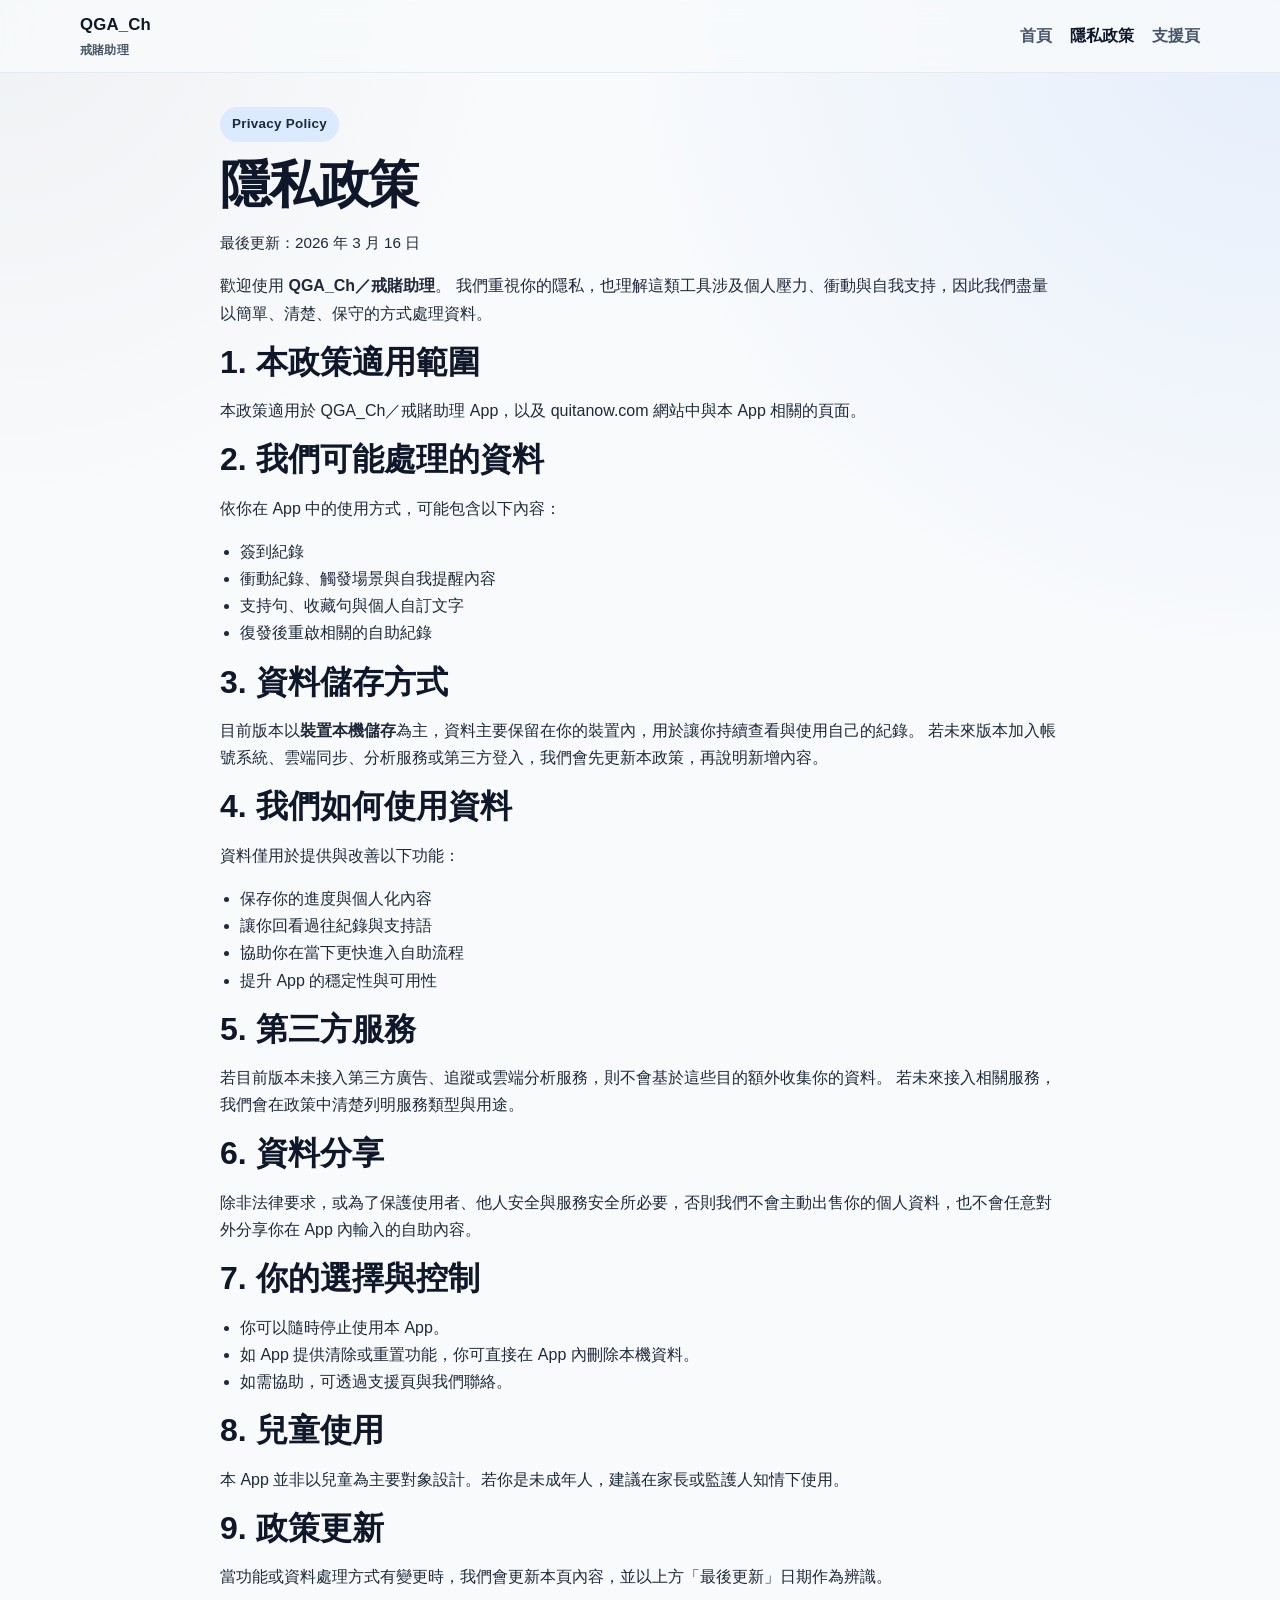
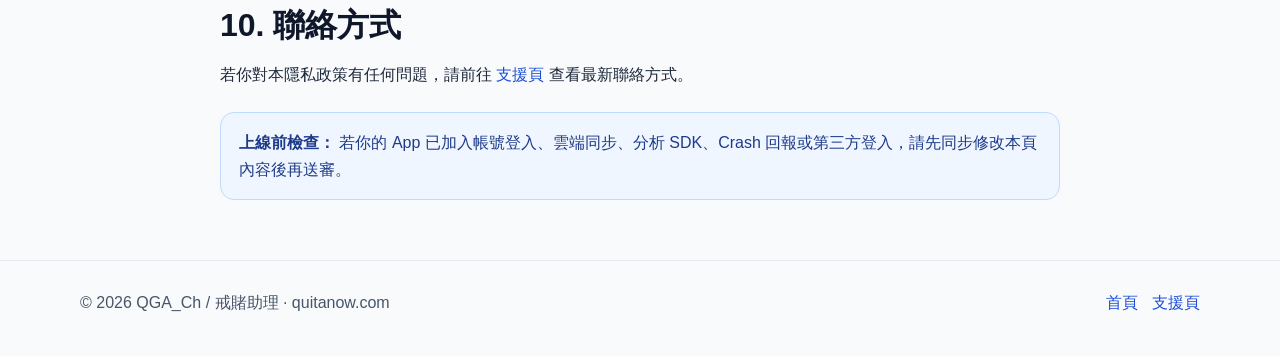
==== privacy/index.html @ 47f586da "Add QGA_Ch website files QGA_Ch website files for quitanow.com" ====
<!doctype html>
<html lang="zh-Hant">
<head>
  <meta charset="utf-8">
  <meta name="viewport" content="width=device-width, initial-scale=1">
  <title>隱私政策｜QGA_Ch 戒賭助理</title>
  <meta name="description" content="QGA_Ch 戒賭助理隱私政策。">
  <link rel="canonical" href="https://quitanow.com/privacy/">
  <meta name="theme-color" content="#0f172a">
  <link rel="stylesheet" href="/styles.css">
</head>
<body>
  <header class="site-header">
    <div class="container nav-wrap">
      <a class="brand" href="/">QGA_Ch<span>戒賭助理</span></a>
      <nav class="nav">
        <a href="/">首頁</a>
        <a href="/privacy/" aria-current="page">隱私政策</a>
        <a href="/support/">支援頁</a>
      </nav>
    </div>
  </header>

  <main class="section">
    <div class="container reading">
      <p class="eyebrow">Privacy Policy</p>
      <h1>隱私政策</h1>
      <p class="policy-date">最後更新：2026 年 3 月 16 日</p>

      <p>
        歡迎使用 <strong>QGA_Ch／戒賭助理</strong>。
        我們重視你的隱私，也理解這類工具涉及個人壓力、衝動與自我支持，因此我們盡量以簡單、清楚、保守的方式處理資料。
      </p>

      <h2>1. 本政策適用範圍</h2>
      <p>本政策適用於 QGA_Ch／戒賭助理 App，以及 quitanow.com 網站中與本 App 相關的頁面。</p>

      <h2>2. 我們可能處理的資料</h2>
      <p>依你在 App 中的使用方式，可能包含以下內容：</p>
      <ul>
        <li>簽到紀錄</li>
        <li>衝動紀錄、觸發場景與自我提醒內容</li>
        <li>支持句、收藏句與個人自訂文字</li>
        <li>復發後重啟相關的自助紀錄</li>
      </ul>

      <h2>3. 資料儲存方式</h2>
      <p>
        目前版本以<strong>裝置本機儲存</strong>為主，資料主要保留在你的裝置內，用於讓你持續查看與使用自己的紀錄。
        若未來版本加入帳號系統、雲端同步、分析服務或第三方登入，我們會先更新本政策，再說明新增內容。
      </p>

      <h2>4. 我們如何使用資料</h2>
      <p>資料僅用於提供與改善以下功能：</p>
      <ul>
        <li>保存你的進度與個人化內容</li>
        <li>讓你回看過往紀錄與支持語</li>
        <li>協助你在當下更快進入自助流程</li>
        <li>提升 App 的穩定性與可用性</li>
      </ul>

      <h2>5. 第三方服務</h2>
      <p>
        若目前版本未接入第三方廣告、追蹤或雲端分析服務，則不會基於這些目的額外收集你的資料。
        若未來接入相關服務，我們會在政策中清楚列明服務類型與用途。
      </p>

      <h2>6. 資料分享</h2>
      <p>
        除非法律要求，或為了保護使用者、他人安全與服務安全所必要，否則我們不會主動出售你的個人資料，也不會任意對外分享你在 App 內輸入的自助內容。
      </p>

      <h2>7. 你的選擇與控制</h2>
      <ul>
        <li>你可以隨時停止使用本 App。</li>
        <li>如 App 提供清除或重置功能，你可直接在 App 內刪除本機資料。</li>
        <li>如需協助，可透過支援頁與我們聯絡。</li>
      </ul>

      <h2>8. 兒童使用</h2>
      <p>本 App 並非以兒童為主要對象設計。若你是未成年人，建議在家長或監護人知情下使用。</p>

      <h2>9. 政策更新</h2>
      <p>當功能或資料處理方式有變更時，我們會更新本頁內容，並以上方「最後更新」日期作為辨識。</p>

      <h2>10. 聯絡方式</h2>
      <p>
        若你對本隱私政策有任何問題，請前往
        <a href="/support/">支援頁</a>
        查看最新聯絡方式。
      </p>

      <div class="notice">
        <strong>上線前檢查：</strong>
        若你的 App 已加入帳號登入、雲端同步、分析 SDK、Crash 回報或第三方登入，請先同步修改本頁內容後再送審。
      </div>
    </div>
  </main>

  <footer class="site-footer">
    <div class="container footer-wrap">
      <p>© 2026 QGA_Ch / 戒賭助理 · quitanow.com</p>
      <div class="footer-links">
        <a href="/">首頁</a>
        <a href="/support/">支援頁</a>
      </div>
    </div>
  </footer>
</body>
</html>
---- styles.css ----
:root {
  --bg: #f8fafc;
  --panel: #ffffff;
  --panel-soft: #f1f5f9;
  --text: #0f172a;
  --muted: #475569;
  --line: #e2e8f0;
  --accent: #1d4ed8;
  --accent-soft: #dbeafe;
  --shadow: 0 18px 50px rgba(15, 23, 42, 0.08);
  --radius: 20px;
  --radius-sm: 14px;
  --container: 1120px;
}

* { box-sizing: border-box; }
html { scroll-behavior: smooth; }
body {
  margin: 0;
  font-family: -apple-system, BlinkMacSystemFont, "Segoe UI", "PingFang TC", "Noto Sans TC", "Microsoft JhengHei", sans-serif;
  color: var(--text);
  background:
    radial-gradient(circle at top right, rgba(59,130,246,0.10), transparent 28%),
    radial-gradient(circle at top left, rgba(15,23,42,0.04), transparent 22%),
    var(--bg);
  line-height: 1.7;
}

a { color: var(--accent); text-decoration: none; }
a:hover { text-decoration: underline; }
img { max-width: 100%; display: block; }

.container {
  width: min(calc(100% - 32px), var(--container));
  margin: 0 auto;
}

.site-header {
  position: sticky;
  top: 0;
  z-index: 20;
  background: rgba(248,250,252,0.82);
  backdrop-filter: blur(14px);
  border-bottom: 1px solid rgba(226,232,240,0.85);
}

.nav-wrap {
  display: flex;
  justify-content: space-between;
  align-items: center;
  min-height: 72px;
  gap: 18px;
}

.brand {
  font-weight: 800;
  font-size: 1.05rem;
  color: var(--text);
  letter-spacing: 0.01em;
}
.brand span {
  display: block;
  font-size: 0.78rem;
  color: var(--muted);
  font-weight: 600;
}
.brand:hover { text-decoration: none; }

.nav {
  display: flex;
  gap: 18px;
  flex-wrap: wrap;
}

.nav a {
  color: var(--muted);
  font-weight: 600;
}

.nav a[aria-current="page"] {
  color: var(--text);
}

.hero {
  padding: 72px 0 36px;
}

.hero-grid {
  display: grid;
  grid-template-columns: 1.15fr 0.85fr;
  gap: 28px;
  align-items: center;
}

.eyebrow {
  display: inline-flex;
  align-items: center;
  gap: 8px;
  margin: 0 0 12px;
  padding: 6px 12px;
  border-radius: 999px;
  background: var(--accent-soft);
  color: #1e3a8a;
  font-size: 0.84rem;
  font-weight: 700;
  letter-spacing: 0.02em;
}

h1, h2, h3 {
  line-height: 1.2;
  margin: 0 0 14px;
}

h1 {
  font-size: clamp(2.2rem, 4vw, 4rem);
  letter-spacing: -0.03em;
}

h2 { font-size: clamp(1.55rem, 2.5vw, 2.3rem); }
h3 { font-size: 1.1rem; }

.lead {
  font-size: 1.1rem;
  color: var(--muted);
  max-width: 42rem;
}

.lead.compact { font-size: 1rem; }

.hero-actions {
  display: flex;
  flex-wrap: wrap;
  gap: 12px;
  margin: 28px 0 10px;
}

.button {
  display: inline-flex;
  align-items: center;
  justify-content: center;
  min-height: 46px;
  padding: 0 18px;
  border-radius: 999px;
  border: 1px solid var(--line);
  background: var(--panel);
  color: var(--text);
  font-weight: 700;
  box-shadow: var(--shadow);
}
.button:hover { text-decoration: none; transform: translateY(-1px); }
.button.primary {
  background: var(--text);
  color: #fff;
  border-color: var(--text);
}

.note, .policy-date {
  color: var(--muted);
  font-size: 0.95rem;
}

.section {
  padding: 34px 0 44px;
}

.section.alt {
  padding-top: 18px;
}

.section-head {
  margin-bottom: 22px;
}

.grid {
  display: grid;
  gap: 18px;
}

.grid.three {
  grid-template-columns: repeat(3, minmax(0, 1fr));
}

.card {
  background: var(--panel);
  border: 1px solid rgba(226,232,240,0.95);
  border-radius: var(--radius);
  padding: 24px;
  box-shadow: var(--shadow);
}

.link-card a {
  font-weight: 700;
}

.hero-card {
  padding: 18px;
  background: linear-gradient(180deg, #ffffff 0%, #eff6ff 100%);
}

.phone-shell {
  max-width: 360px;
  margin: 0 auto;
  padding: 14px;
  border-radius: 32px;
  background: #0f172a;
  box-shadow: 0 24px 60px rgba(15, 23, 42, 0.2);
}

.phone-screen {
  background: linear-gradient(180deg, #f8fafc 0%, #ffffff 100%);
  min-height: 460px;
  border-radius: 24px;
  padding: 22px;
}

.mini-badge {
  display: inline-block;
  margin-bottom: 16px;
  padding: 6px 10px;
  border-radius: 999px;
  background: #e2e8f0;
  color: #334155;
  font-weight: 700;
  font-size: 0.84rem;
}

.check-list {
  margin: 18px 0 0;
  padding-left: 18px;
}

.reading {
  max-width: 840px;
}

.reading p,
.reading li {
  color: #1e293b;
}

.reading ul {
  padding-left: 20px;
}

.notice {
  margin-top: 24px;
  padding: 16px 18px;
  border: 1px solid #bfdbfe;
  background: #eff6ff;
  border-radius: var(--radius-sm);
  color: #1e3a8a;
}

.site-footer {
  padding: 28px 0 40px;
  border-top: 1px solid rgba(226,232,240,0.95);
  margin-top: 16px;
}

.footer-wrap {
  display: flex;
  justify-content: space-between;
  align-items: center;
  gap: 16px;
  flex-wrap: wrap;
}

.footer-wrap p {
  margin: 0;
  color: var(--muted);
}

.footer-links {
  display: flex;
  gap: 14px;
  flex-wrap: wrap;
}

@media (max-width: 900px) {
  .hero-grid,
  .grid.three {
    grid-template-columns: 1fr;
  }

  .hero {
    padding-top: 44px;
  }

  .nav-wrap {
    align-items: flex-start;
    padding: 12px 0;
  }
}

@media (max-width: 560px) {
  .container {
    width: min(calc(100% - 22px), var(--container));
  }

  .card,
  .phone-screen {
    padding: 18px;
  }

  .button {
    width: 100%;
  }
}
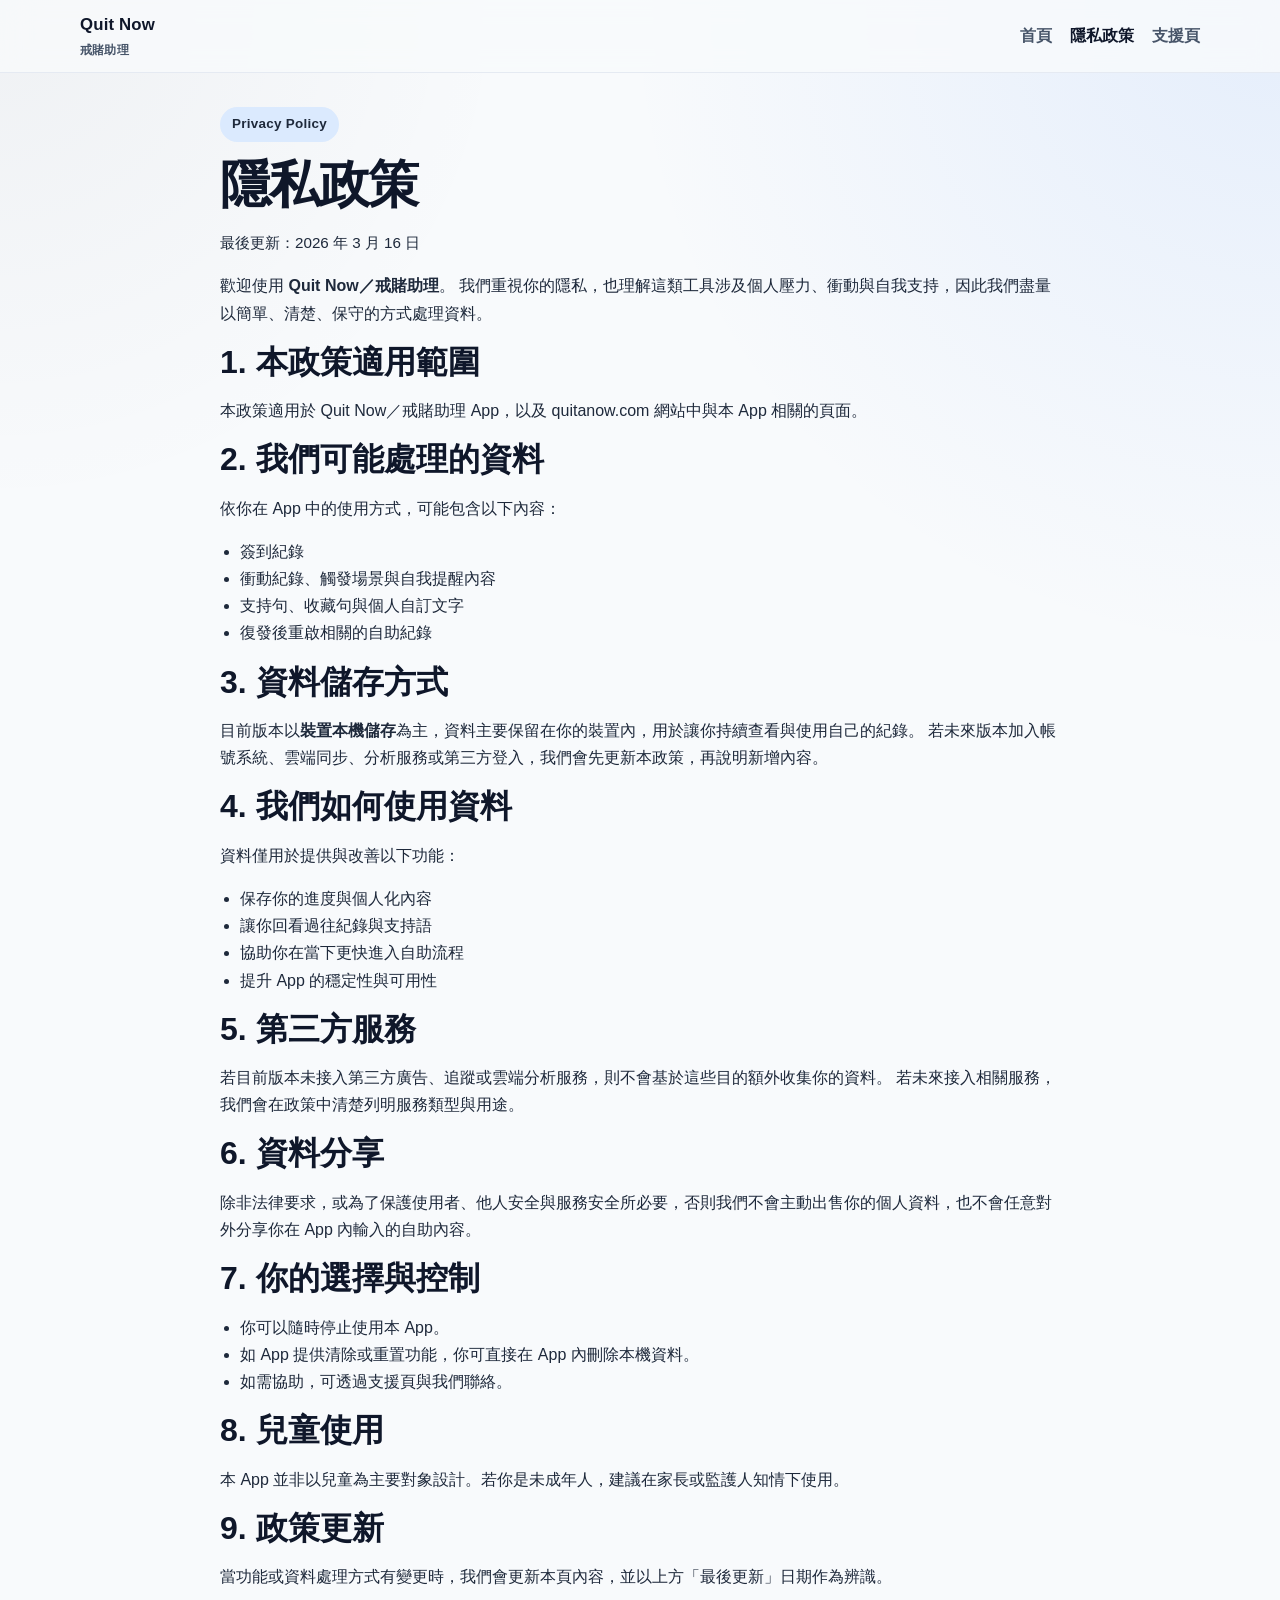
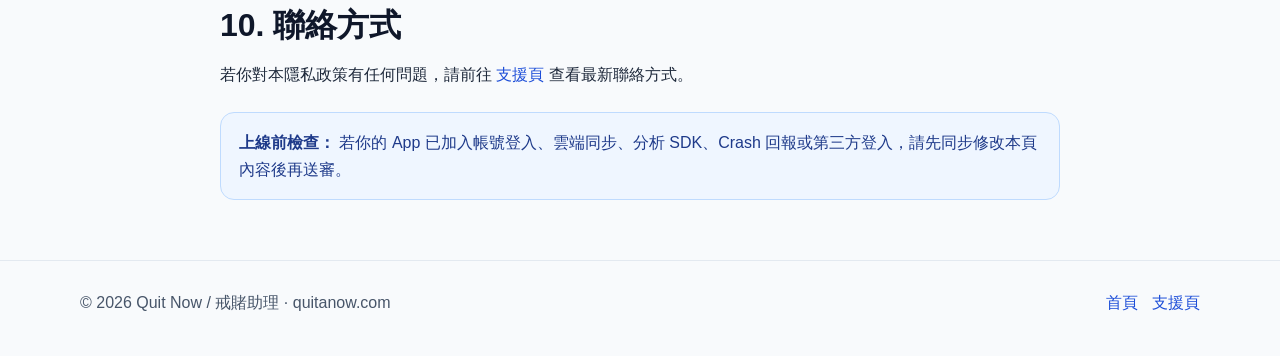
==== commit b37be1d2: "Add files via upload" ====
--- a/privacy/index.html
+++ b/privacy/index.html
@@ -3,8 +3,8 @@
 <head>
   <meta charset="utf-8">
   <meta name="viewport" content="width=device-width, initial-scale=1">
-  <title>隱私政策｜QGA_Ch 戒賭助理</title>
-  <meta name="description" content="QGA_Ch 戒賭助理隱私政策。">
+  <title>隱私政策｜Quit Now 戒賭助理</title>
+  <meta name="description" content="Quit Now 戒賭助理隱私政策。">
   <link rel="canonical" href="https://quitanow.com/privacy/">
   <meta name="theme-color" content="#0f172a">
   <link rel="stylesheet" href="/styles.css">
@@ -12,7 +12,7 @@
 <body>
   <header class="site-header">
     <div class="container nav-wrap">
-      <a class="brand" href="/">QGA_Ch<span>戒賭助理</span></a>
+      <a class="brand" href="/">Quit Now<span>戒賭助理</span></a>
       <nav class="nav">
         <a href="/">首頁</a>
         <a href="/privacy/" aria-current="page">隱私政策</a>
@@ -28,12 +28,12 @@
       <p class="policy-date">最後更新：2026 年 3 月 16 日</p>
 
       <p>
-        歡迎使用 <strong>QGA_Ch／戒賭助理</strong>。
+        歡迎使用 <strong>Quit Now／戒賭助理</strong>。
         我們重視你的隱私，也理解這類工具涉及個人壓力、衝動與自我支持，因此我們盡量以簡單、清楚、保守的方式處理資料。
       </p>
 
       <h2>1. 本政策適用範圍</h2>
-      <p>本政策適用於 QGA_Ch／戒賭助理 App，以及 quitanow.com 網站中與本 App 相關的頁面。</p>
+      <p>本政策適用於 Quit Now／戒賭助理 App，以及 quitanow.com 網站中與本 App 相關的頁面。</p>
 
       <h2>2. 我們可能處理的資料</h2>
       <p>依你在 App 中的使用方式，可能包含以下內容：</p>
@@ -99,7 +99,7 @@
 
   <footer class="site-footer">
     <div class="container footer-wrap">
-      <p>© 2026 QGA_Ch / 戒賭助理 · quitanow.com</p>
+      <p>© 2026 Quit Now / 戒賭助理 · quitanow.com</p>
       <div class="footer-links">
         <a href="/">首頁</a>
         <a href="/support/">支援頁</a>
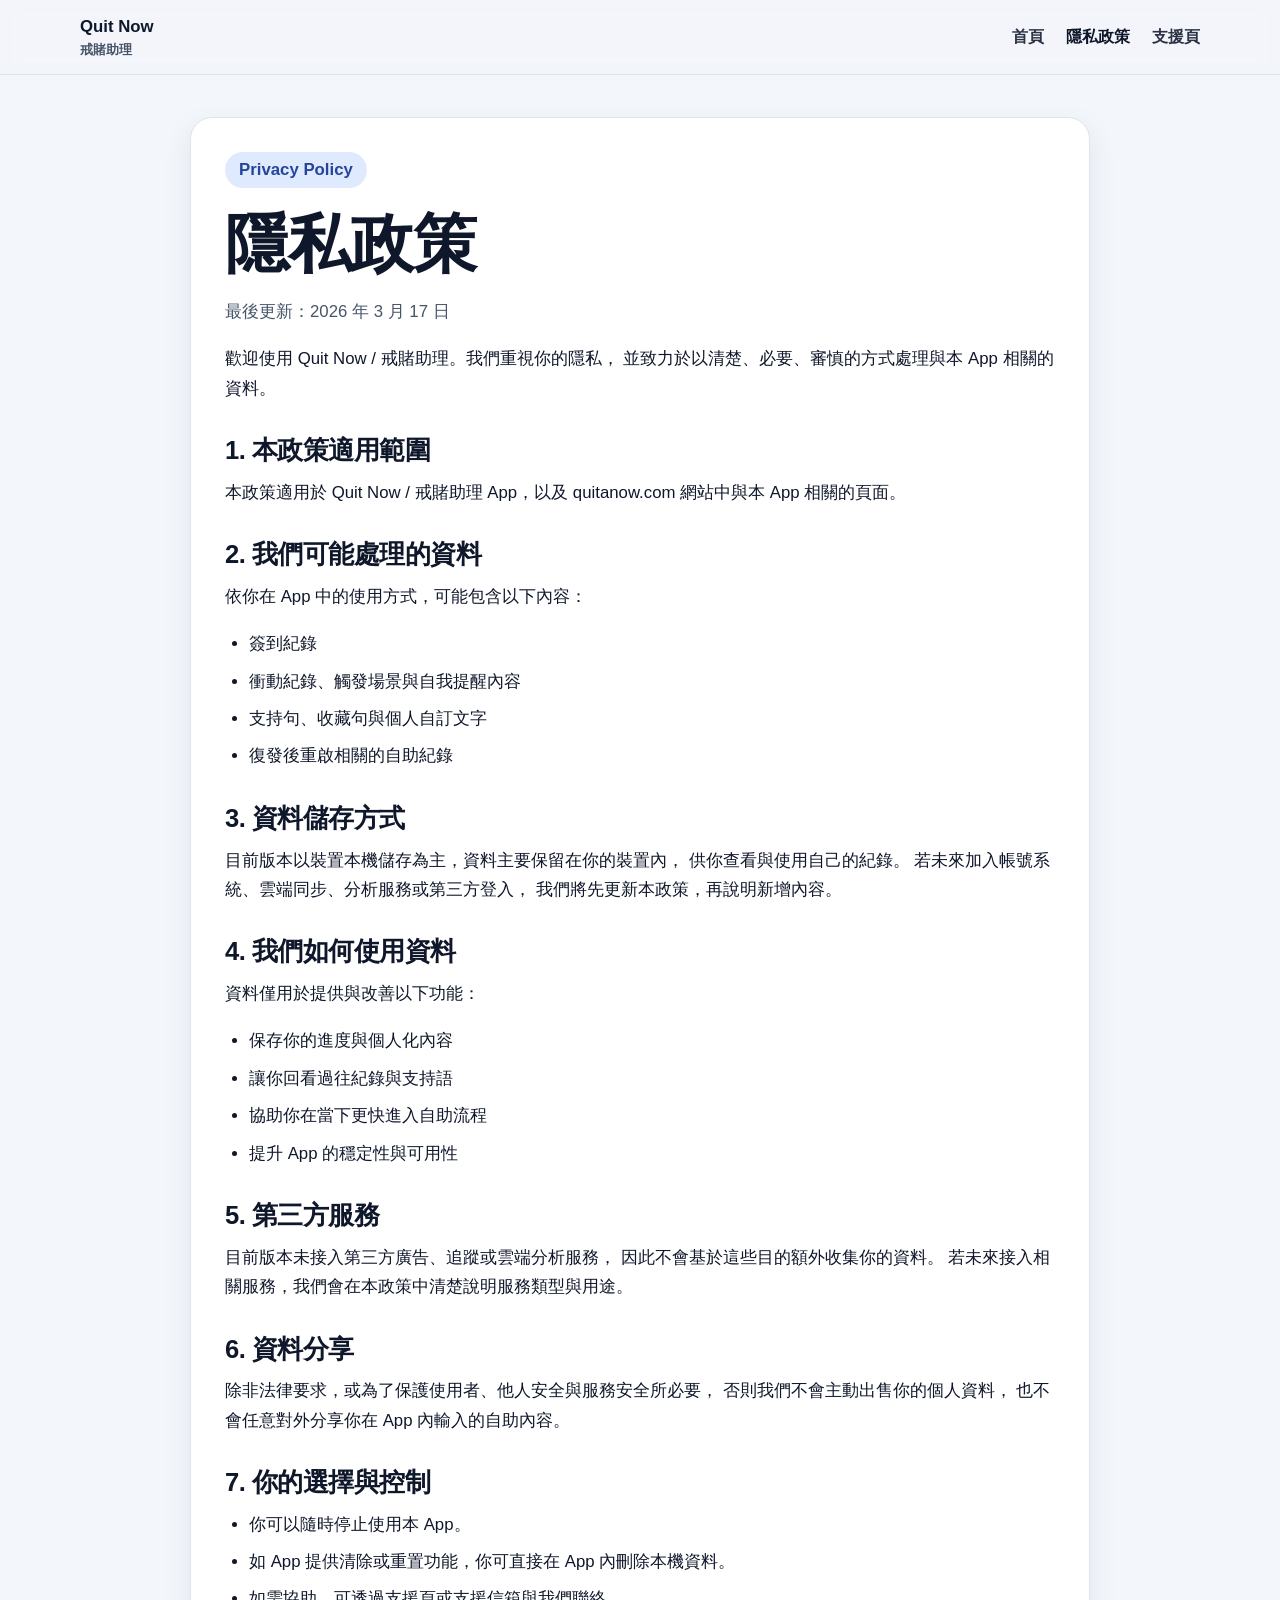
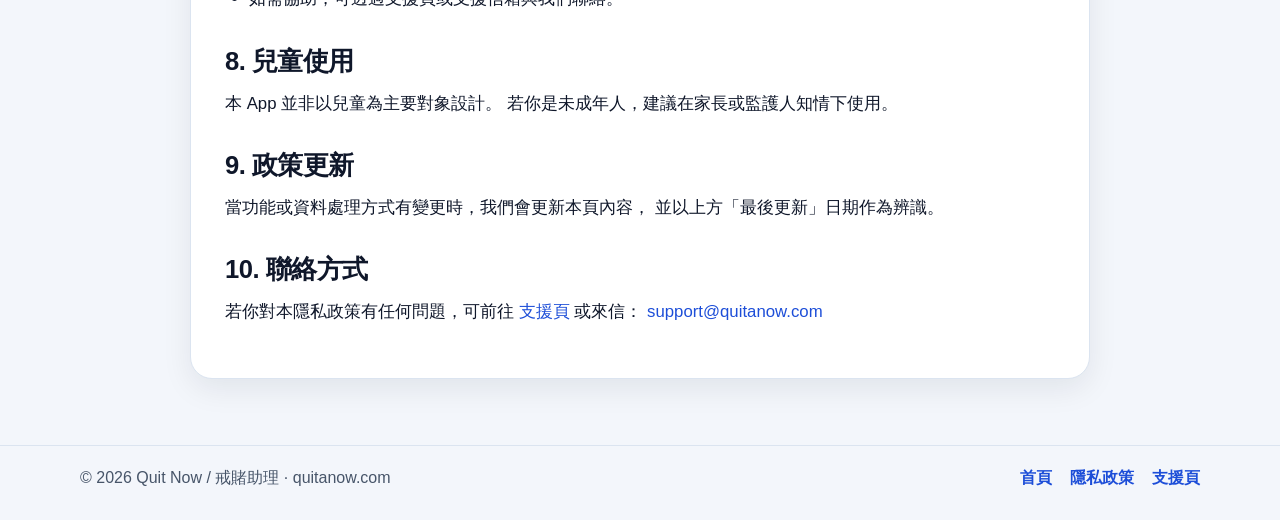
==== commit a55c267f: "Add files via upload" ====
--- a/privacy/index.html
+++ b/privacy/index.html
@@ -4,7 +4,7 @@
   <meta charset="utf-8">
   <meta name="viewport" content="width=device-width, initial-scale=1">
   <title>隱私政策｜Quit Now 戒賭助理</title>
-  <meta name="description" content="Quit Now 戒賭助理隱私政策。">
+  <meta name="description" content="Quit Now 戒賭助理隱私政策。說明本 App 可能處理的資料、資料儲存方式、使用目的、第三方服務、資料分享與聯絡方式。">
   <link rel="canonical" href="https://quitanow.com/privacy/">
   <meta name="theme-color" content="#0f172a">
   <link rel="stylesheet" href="/styles.css">
@@ -25,15 +25,17 @@
     <div class="container reading">
       <p class="eyebrow">Privacy Policy</p>
       <h1>隱私政策</h1>
-      <p class="policy-date">最後更新：2026 年 3 月 16 日</p>
+      <p class="updated">最後更新：2026 年 3 月 17 日</p>
 
       <p>
-        歡迎使用 <strong>Quit Now／戒賭助理</strong>。
-        我們重視你的隱私，也理解這類工具涉及個人壓力、衝動與自我支持，因此我們盡量以簡單、清楚、保守的方式處理資料。
+        歡迎使用 Quit Now / 戒賭助理。我們重視你的隱私，
+        並致力於以清楚、必要、審慎的方式處理與本 App 相關的資料。
       </p>
 
       <h2>1. 本政策適用範圍</h2>
-      <p>本政策適用於 Quit Now／戒賭助理 App，以及 quitanow.com 網站中與本 App 相關的頁面。</p>
+      <p>
+        本政策適用於 Quit Now / 戒賭助理 App，以及 quitanow.com 網站中與本 App 相關的頁面。
+      </p>
 
       <h2>2. 我們可能處理的資料</h2>
       <p>依你在 App 中的使用方式，可能包含以下內容：</p>
@@ -46,8 +48,10 @@
 
       <h2>3. 資料儲存方式</h2>
       <p>
-        目前版本以<strong>裝置本機儲存</strong>為主，資料主要保留在你的裝置內，用於讓你持續查看與使用自己的紀錄。
-        若未來版本加入帳號系統、雲端同步、分析服務或第三方登入，我們會先更新本政策，再說明新增內容。
+        目前版本以裝置本機儲存為主，資料主要保留在你的裝置內，
+        供你查看與使用自己的紀錄。
+        若未來加入帳號系統、雲端同步、分析服務或第三方登入，
+        我們將先更新本政策，再說明新增內容。
       </p>
 
       <h2>4. 我們如何使用資料</h2>
@@ -61,50 +65,56 @@
 
       <h2>5. 第三方服務</h2>
       <p>
-        若目前版本未接入第三方廣告、追蹤或雲端分析服務，則不會基於這些目的額外收集你的資料。
-        若未來接入相關服務，我們會在政策中清楚列明服務類型與用途。
+        目前版本未接入第三方廣告、追蹤或雲端分析服務，
+        因此不會基於這些目的額外收集你的資料。
+        若未來接入相關服務，我們會在本政策中清楚說明服務類型與用途。
       </p>
 
       <h2>6. 資料分享</h2>
       <p>
-        除非法律要求，或為了保護使用者、他人安全與服務安全所必要，否則我們不會主動出售你的個人資料，也不會任意對外分享你在 App 內輸入的自助內容。
+        除非法律要求，或為了保護使用者、他人安全與服務安全所必要，
+        否則我們不會主動出售你的個人資料，
+        也不會任意對外分享你在 App 內輸入的自助內容。
       </p>
 
       <h2>7. 你的選擇與控制</h2>
       <ul>
         <li>你可以隨時停止使用本 App。</li>
         <li>如 App 提供清除或重置功能，你可直接在 App 內刪除本機資料。</li>
-        <li>如需協助，可透過支援頁與我們聯絡。</li>
+        <li>如需協助，可透過支援頁或支援信箱與我們聯絡。</li>
       </ul>
 
       <h2>8. 兒童使用</h2>
-      <p>本 App 並非以兒童為主要對象設計。若你是未成年人，建議在家長或監護人知情下使用。</p>
+      <p>
+        本 App 並非以兒童為主要對象設計。
+        若你是未成年人，建議在家長或監護人知情下使用。
+      </p>
 
       <h2>9. 政策更新</h2>
-      <p>當功能或資料處理方式有變更時，我們會更新本頁內容，並以上方「最後更新」日期作為辨識。</p>
+      <p>
+        當功能或資料處理方式有變更時，我們會更新本頁內容，
+        並以上方「最後更新」日期作為辨識。
+      </p>
 
       <h2>10. 聯絡方式</h2>
       <p>
-        若你對本隱私政策有任何問題，請前往
+        若你對本隱私政策有任何問題，可前往
         <a href="/support/">支援頁</a>
-        查看最新聯絡方式。
+        或來信：
+        <a href="mailto:support@quitanow.com">support@quitanow.com</a>
       </p>
-
-      <div class="notice">
-        <strong>上線前檢查：</strong>
-        若你的 App 已加入帳號登入、雲端同步、分析 SDK、Crash 回報或第三方登入，請先同步修改本頁內容後再送審。
-      </div>
     </div>
   </main>
 
   <footer class="site-footer">
     <div class="container footer-wrap">
       <p>© 2026 Quit Now / 戒賭助理 · quitanow.com</p>
-      <div class="footer-links">
+      <nav class="footer-nav">
         <a href="/">首頁</a>
+        <a href="/privacy/">隱私政策</a>
         <a href="/support/">支援頁</a>
-      </div>
+      </nav>
     </div>
   </footer>
 </body>
-</html>
+</html>
--- a/styles.css
+++ b/styles.css
@@ -1,37 +1,59 @@
 :root {
-  --bg: #f8fafc;
-  --panel: #ffffff;
-  --panel-soft: #f1f5f9;
+  --bg: #f3f6fb;
+  --surface: #ffffff;
+  --surface-soft: #eef4ff;
   --text: #0f172a;
   --muted: #475569;
-  --line: #e2e8f0;
-  --accent: #1d4ed8;
-  --accent-soft: #dbeafe;
-  --shadow: 0 18px 50px rgba(15, 23, 42, 0.08);
-  --radius: 20px;
+  --line: #dbe4f0;
+  --primary: #0f172a;
+  --primary-strong: #0b1533;
+  --link: #1d4ed8;
+  --shadow: 0 10px 30px rgba(15, 23, 42, 0.08);
+  --radius: 22px;
   --radius-sm: 14px;
-  --container: 1120px;
-}
-
-* { box-sizing: border-box; }
-html { scroll-behavior: smooth; }
+  --max: 1120px;
+}
+
+* {
+  box-sizing: border-box;
+}
+
+html {
+  -webkit-text-size-adjust: 100%;
+  scroll-behavior: smooth;
+}
+
 body {
   margin: 0;
-  font-family: -apple-system, BlinkMacSystemFont, "Segoe UI", "PingFang TC", "Noto Sans TC", "Microsoft JhengHei", sans-serif;
+  font-family:
+    -apple-system,
+    BlinkMacSystemFont,
+    "SF Pro Text",
+    "PingFang TC",
+    "Noto Sans TC",
+    "Microsoft JhengHei",
+    sans-serif;
   color: var(--text);
-  background:
-    radial-gradient(circle at top right, rgba(59,130,246,0.10), transparent 28%),
-    radial-gradient(circle at top left, rgba(15,23,42,0.04), transparent 22%),
-    var(--bg);
-  line-height: 1.7;
-}
-
-a { color: var(--accent); text-decoration: none; }
-a:hover { text-decoration: underline; }
-img { max-width: 100%; display: block; }
+  background: var(--bg);
+  line-height: 1.75;
+}
+
+img {
+  max-width: 100%;
+  display: block;
+}
+
+a {
+  color: var(--link);
+  text-decoration: none;
+}
+
+a:hover {
+  text-decoration: underline;
+}
 
 .container {
-  width: min(calc(100% - 32px), var(--container));
+  width: min(var(--max), calc(100% - 32px));
   margin: 0 auto;
 }
 
@@ -39,230 +61,277 @@
   position: sticky;
   top: 0;
   z-index: 20;
-  background: rgba(248,250,252,0.82);
-  backdrop-filter: blur(14px);
-  border-bottom: 1px solid rgba(226,232,240,0.85);
+  background: rgba(243, 246, 251, 0.9);
+  backdrop-filter: blur(10px);
+  border-bottom: 1px solid var(--line);
 }
 
 .nav-wrap {
-  display: flex;
+  min-height: 74px;
+  display: flex;
+  align-items: center;
   justify-content: space-between;
-  align-items: center;
-  min-height: 72px;
-  gap: 18px;
+  gap: 16px;
 }
 
 .brand {
+  display: inline-flex;
+  flex-direction: column;
   font-weight: 800;
   font-size: 1.05rem;
+  line-height: 1.15;
   color: var(--text);
-  letter-spacing: 0.01em;
-}
+}
+
+.brand:hover {
+  text-decoration: none;
+}
+
 .brand span {
-  display: block;
-  font-size: 0.78rem;
+  margin-top: 6px;
+  font-size: 0.82rem;
+  font-weight: 700;
   color: var(--muted);
-  font-weight: 600;
-}
-.brand:hover { text-decoration: none; }
+}
 
 .nav {
   display: flex;
-  gap: 18px;
-  flex-wrap: wrap;
+  align-items: center;
+  gap: 22px;
 }
 
 .nav a {
-  color: var(--muted);
-  font-weight: 600;
+  color: var(--text);
+  font-weight: 700;
+  opacity: 0.88;
 }
 
 .nav a[aria-current="page"] {
-  color: var(--text);
-}
-
-.hero {
-  padding: 72px 0 36px;
+  opacity: 1;
+}
+
+.section {
+  padding: 42px 0;
+}
+
+.hero-section {
+  padding-top: 28px;
 }
 
 .hero-grid {
   display: grid;
-  grid-template-columns: 1.15fr 0.85fr;
-  gap: 28px;
+  grid-template-columns: 1.1fr 0.9fr;
+  gap: 34px;
   align-items: center;
 }
 
+.hero-copy,
+.hero-visual,
+.card,
+.note-box,
+.reading {
+  background: var(--surface);
+  border: 1px solid var(--line);
+  border-radius: var(--radius);
+  box-shadow: var(--shadow);
+}
+
+.hero-copy {
+  padding: 36px;
+}
+
+.hero-visual {
+  padding: 26px;
+  display: flex;
+  justify-content: center;
+}
+
 .eyebrow {
-  display: inline-flex;
-  align-items: center;
-  gap: 8px;
-  margin: 0 0 12px;
-  padding: 6px 12px;
+  display: inline-block;
+  margin: 0 0 18px;
+  padding: 8px 14px;
   border-radius: 999px;
-  background: var(--accent-soft);
-  color: #1e3a8a;
-  font-size: 0.84rem;
-  font-weight: 700;
-  letter-spacing: 0.02em;
-}
-
-h1, h2, h3 {
+  background: #dfeafe;
+  color: #24459a;
+  font-size: 0.95rem;
+  font-weight: 800;
   line-height: 1.2;
+}
+
+h1,
+h2,
+h3 {
   margin: 0 0 14px;
+  line-height: 1.2;
+  letter-spacing: -0.02em;
 }
 
 h1 {
-  font-size: clamp(2.2rem, 4vw, 4rem);
-  letter-spacing: -0.03em;
-}
-
-h2 { font-size: clamp(1.55rem, 2.5vw, 2.3rem); }
-h3 { font-size: 1.1rem; }
+  font-size: clamp(2.3rem, 5vw, 4rem);
+  font-weight: 900;
+}
+
+h2 {
+  font-size: clamp(1.75rem, 3vw, 2.5rem);
+  font-weight: 900;
+}
+
+h3 {
+  font-size: 1.15rem;
+  font-weight: 800;
+}
 
 .lead {
-  font-size: 1.1rem;
+  font-size: 1.18rem;
   color: var(--muted);
-  max-width: 42rem;
-}
-
-.lead.compact { font-size: 1rem; }
-
-.hero-actions {
+  margin: 0 0 22px;
+}
+
+.muted,
+.updated {
+  color: var(--muted);
+  font-size: 1rem;
+}
+
+.button-row {
   display: flex;
   flex-wrap: wrap;
-  gap: 12px;
-  margin: 28px 0 10px;
+  gap: 14px;
+  margin: 22px 0 16px;
 }
 
 .button {
   display: inline-flex;
   align-items: center;
   justify-content: center;
-  min-height: 46px;
-  padding: 0 18px;
+  min-height: 50px;
+  padding: 0 22px;
   border-radius: 999px;
-  border: 1px solid var(--line);
-  background: var(--panel);
+  font-weight: 800;
+  font-size: 1rem;
+  text-decoration: none;
+  border: 1px solid transparent;
+  transition: transform 0.12s ease, box-shadow 0.12s ease, background 0.12s ease;
+}
+
+.button:hover {
+  text-decoration: none;
+  transform: translateY(-1px);
+}
+
+.button-primary {
+  background: var(--primary);
+  color: #fff;
+  box-shadow: 0 10px 22px rgba(15, 23, 42, 0.18);
+}
+
+.button-primary:hover {
+  background: var(--primary-strong);
+}
+
+.button-secondary {
+  background: #fff;
   color: var(--text);
-  font-weight: 700;
-  box-shadow: var(--shadow);
-}
-.button:hover { text-decoration: none; transform: translateY(-1px); }
-.button.primary {
-  background: var(--text);
-  color: #fff;
-  border-color: var(--text);
-}
-
-.note, .policy-date {
-  color: var(--muted);
-  font-size: 0.95rem;
-}
-
-.section {
-  padding: 34px 0 44px;
-}
-
-.section.alt {
-  padding-top: 18px;
-}
-
-.section-head {
-  margin-bottom: 22px;
-}
-
-.grid {
+  border-color: var(--line);
+}
+
+.phone-card {
+  width: min(100%, 380px);
+  min-height: 460px;
+  padding: 26px 26px 26px 26px;
+  background: #fff;
+  border-radius: 34px;
+  border: 12px solid #0c1738;
+  box-shadow: 0 24px 50px rgba(15, 23, 42, 0.14);
+}
+
+.phone-card p {
+  margin-top: 0;
+  margin-bottom: 14px;
+}
+
+.phone-card ul {
+  margin: 14px 0 0 22px;
+  padding: 0;
+}
+
+.card-grid {
   display: grid;
   gap: 18px;
-}
-
-.grid.three {
+  margin-top: 22px;
+}
+
+.card-grid-3 {
   grid-template-columns: repeat(3, minmax(0, 1fr));
 }
 
 .card {
-  background: var(--panel);
-  border: 1px solid rgba(226,232,240,0.95);
-  border-radius: var(--radius);
   padding: 24px;
-  box-shadow: var(--shadow);
-}
-
-.link-card a {
+}
+
+.card p {
+  margin: 0;
+  color: var(--muted);
+}
+
+.note-box {
+  padding: 22px 24px;
+  background: var(--surface-soft);
+  border-color: #bfd5ff;
+}
+
+.note-box p {
+  margin: 0;
+  color: #214289;
   font-weight: 700;
 }
 
-.hero-card {
-  padding: 18px;
-  background: linear-gradient(180deg, #ffffff 0%, #eff6ff 100%);
-}
-
-.phone-shell {
-  max-width: 360px;
-  margin: 0 auto;
-  padding: 14px;
-  border-radius: 32px;
-  background: #0f172a;
-  box-shadow: 0 24px 60px rgba(15, 23, 42, 0.2);
-}
-
-.phone-screen {
-  background: linear-gradient(180deg, #f8fafc 0%, #ffffff 100%);
-  min-height: 460px;
-  border-radius: 24px;
-  padding: 22px;
-}
-
-.mini-badge {
-  display: inline-block;
-  margin-bottom: 16px;
-  padding: 6px 10px;
-  border-radius: 999px;
-  background: #e2e8f0;
-  color: #334155;
-  font-weight: 700;
-  font-size: 0.84rem;
-}
-
-.check-list {
-  margin: 18px 0 0;
-  padding-left: 18px;
-}
-
 .reading {
-  max-width: 840px;
+  padding: 34px;
+  max-width: 900px;
 }
 
 .reading p,
-.reading li {
-  color: #1e293b;
-}
-
 .reading ul {
-  padding-left: 20px;
-}
-
-.notice {
+  font-size: 1.05rem;
+}
+
+.reading p {
+  margin: 0 0 18px;
+}
+
+.reading ul {
+  margin: 0 0 22px 24px;
+  padding: 0;
+}
+
+.reading li + li {
+  margin-top: 8px;
+}
+
+.reading h2 {
+  margin-top: 32px;
+  margin-bottom: 12px;
+  font-size: clamp(1.45rem, 2vw, 2rem);
+}
+
+.reading h3 {
   margin-top: 24px;
-  padding: 16px 18px;
-  border: 1px solid #bfdbfe;
-  background: #eff6ff;
-  border-radius: var(--radius-sm);
-  color: #1e3a8a;
+  margin-bottom: 10px;
+  font-size: 1.18rem;
 }
 
 .site-footer {
-  padding: 28px 0 40px;
-  border-top: 1px solid rgba(226,232,240,0.95);
-  margin-top: 16px;
+  padding: 18px 0 28px;
+  border-top: 1px solid var(--line);
+  margin-top: 24px;
 }
 
 .footer-wrap {
   display: flex;
+  align-items: center;
   justify-content: space-between;
-  align-items: center;
   gap: 16px;
-  flex-wrap: wrap;
 }
 
 .footer-wrap p {
@@ -270,39 +339,77 @@
   color: var(--muted);
 }
 
-.footer-links {
-  display: flex;
-  gap: 14px;
+.footer-nav {
+  display: flex;
   flex-wrap: wrap;
-}
-
-@media (max-width: 900px) {
+  gap: 18px;
+}
+
+.footer-nav a {
+  font-weight: 700;
+}
+
+@media (max-width: 980px) {
   .hero-grid,
-  .grid.three {
+  .card-grid-3 {
     grid-template-columns: 1fr;
   }
 
-  .hero {
-    padding-top: 44px;
-  }
-
-  .nav-wrap {
+  .hero-copy,
+  .hero-visual,
+  .reading,
+  .card {
+    padding: 24px;
+  }
+
+  .phone-card {
+    min-height: auto;
+  }
+}
+
+@media (max-width: 720px) {
+  .nav-wrap,
+  .footer-wrap {
+    flex-direction: column;
     align-items: flex-start;
-    padding: 12px 0;
-  }
-}
-
-@media (max-width: 560px) {
+  }
+
+  .nav,
+  .footer-nav {
+    gap: 14px;
+    flex-wrap: wrap;
+  }
+
   .container {
-    width: min(calc(100% - 22px), var(--container));
-  }
-
+    width: min(var(--max), calc(100% - 22px));
+  }
+
+  .section {
+    padding: 28px 0;
+  }
+
+  .hero-copy,
+  .hero-visual,
+  .reading,
   .card,
-  .phone-screen {
-    padding: 18px;
+  .note-box {
+    border-radius: 18px;
   }
 
   .button {
     width: 100%;
   }
-}
+
+  .button-row {
+    align-items: stretch;
+  }
+
+  .reading {
+    padding: 22px;
+  }
+
+  .reading p,
+  .reading ul {
+    font-size: 1rem;
+  }
+}
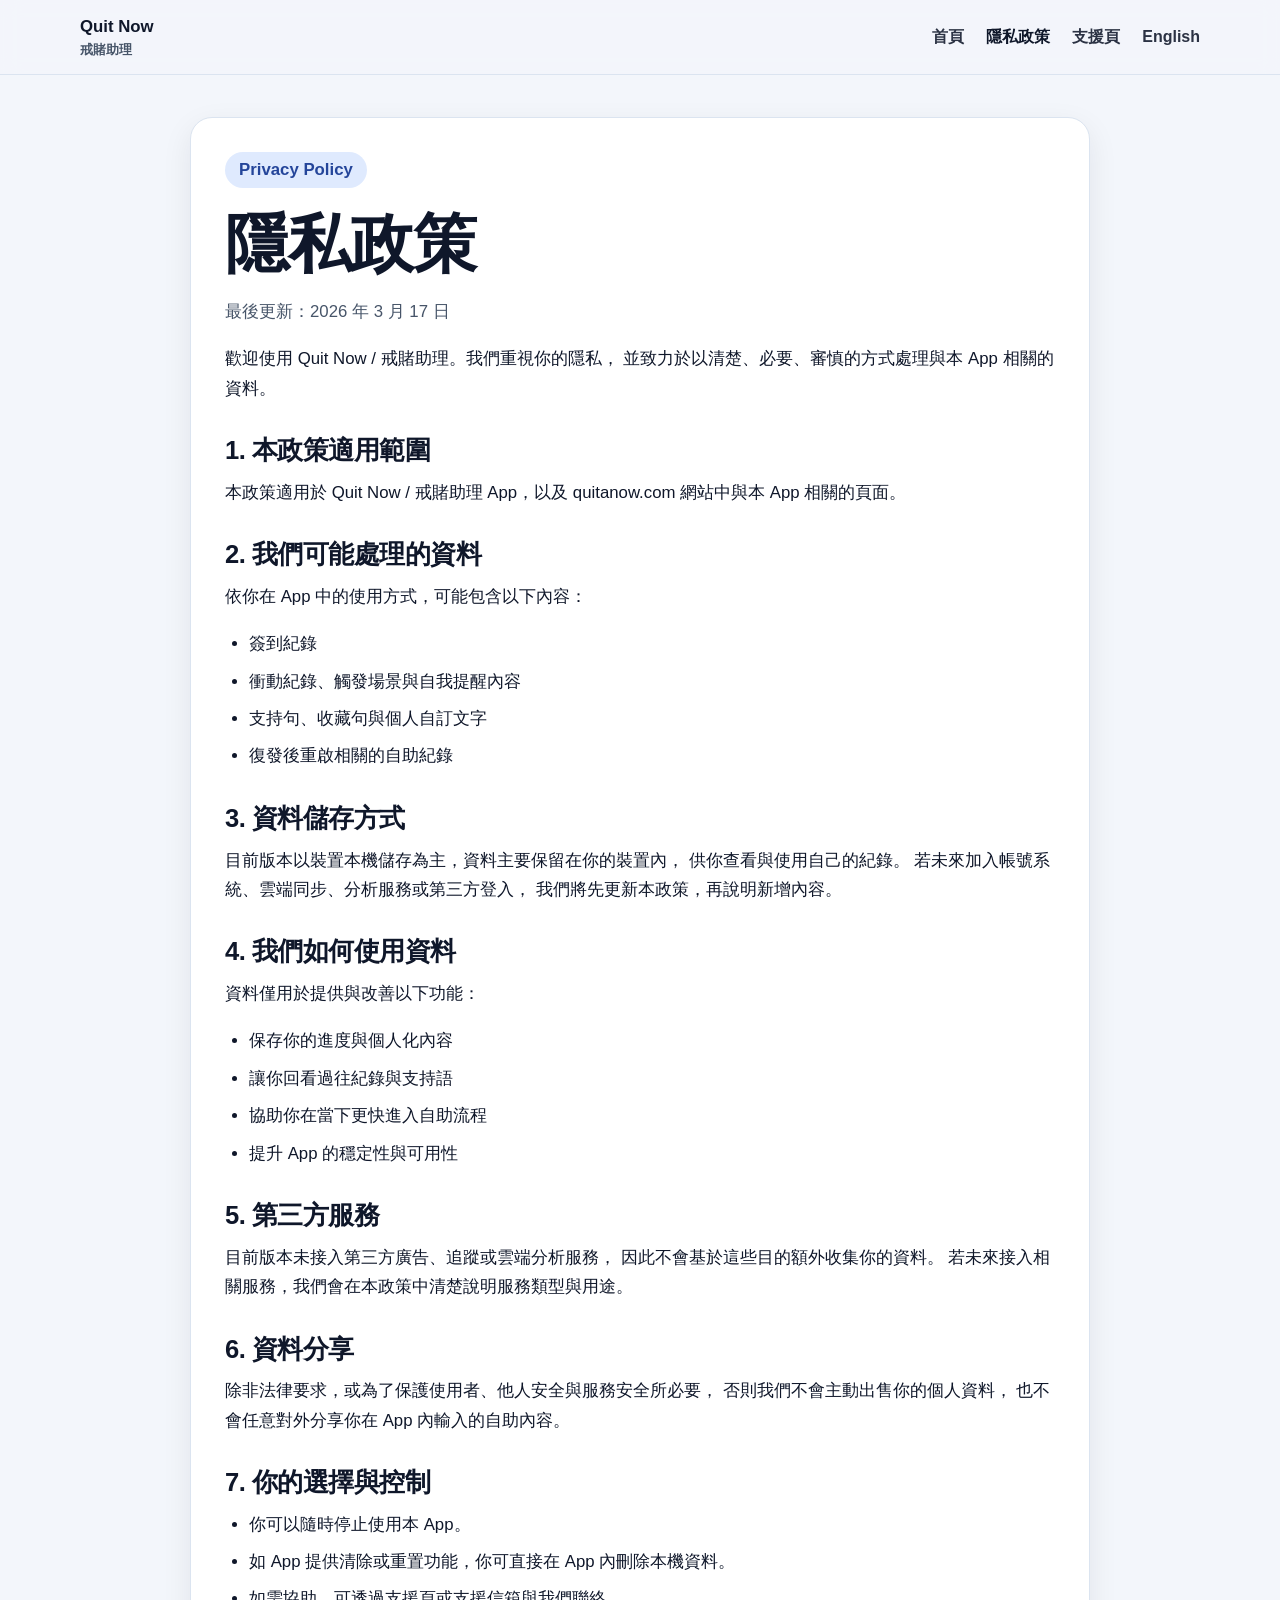
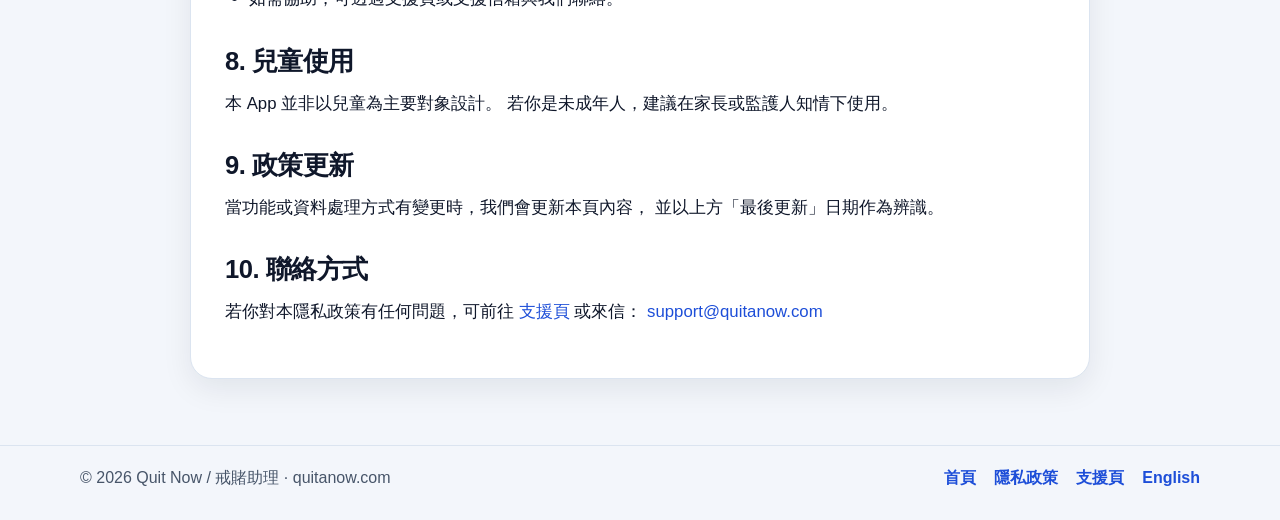
==== commit c0260175: "Add English version at /en/ and language switcher links" ====
--- a/privacy/index.html
+++ b/privacy/index.html
@@ -1,3 +1,8 @@
+<link rel="icon" href="/quitanow_ab_refined.ico" sizes="any">
+<link rel="icon" type="image/png" sizes="32x32" href="/quitanow_ab_refined_32.png">
+<link rel="apple-touch-icon" sizes="180x180" href="/quitanow_ab_refined_180.png">
+<link rel="shortcut icon" href="/quitanow_ab_refined.ico">
+
 <!doctype html>
 <html lang="zh-Hant">
 <head>
@@ -17,6 +22,7 @@
         <a href="/">首頁</a>
         <a href="/privacy/" aria-current="page">隱私政策</a>
         <a href="/support/">支援頁</a>
+        <a href="/en/privacy/">English</a>
       </nav>
     </div>
   </header>
@@ -113,8 +119,9 @@
         <a href="/">首頁</a>
         <a href="/privacy/">隱私政策</a>
         <a href="/support/">支援頁</a>
+        <a href="/en/privacy/">English</a>
       </nav>
     </div>
   </footer>
 </body>
-</html>+</html>
